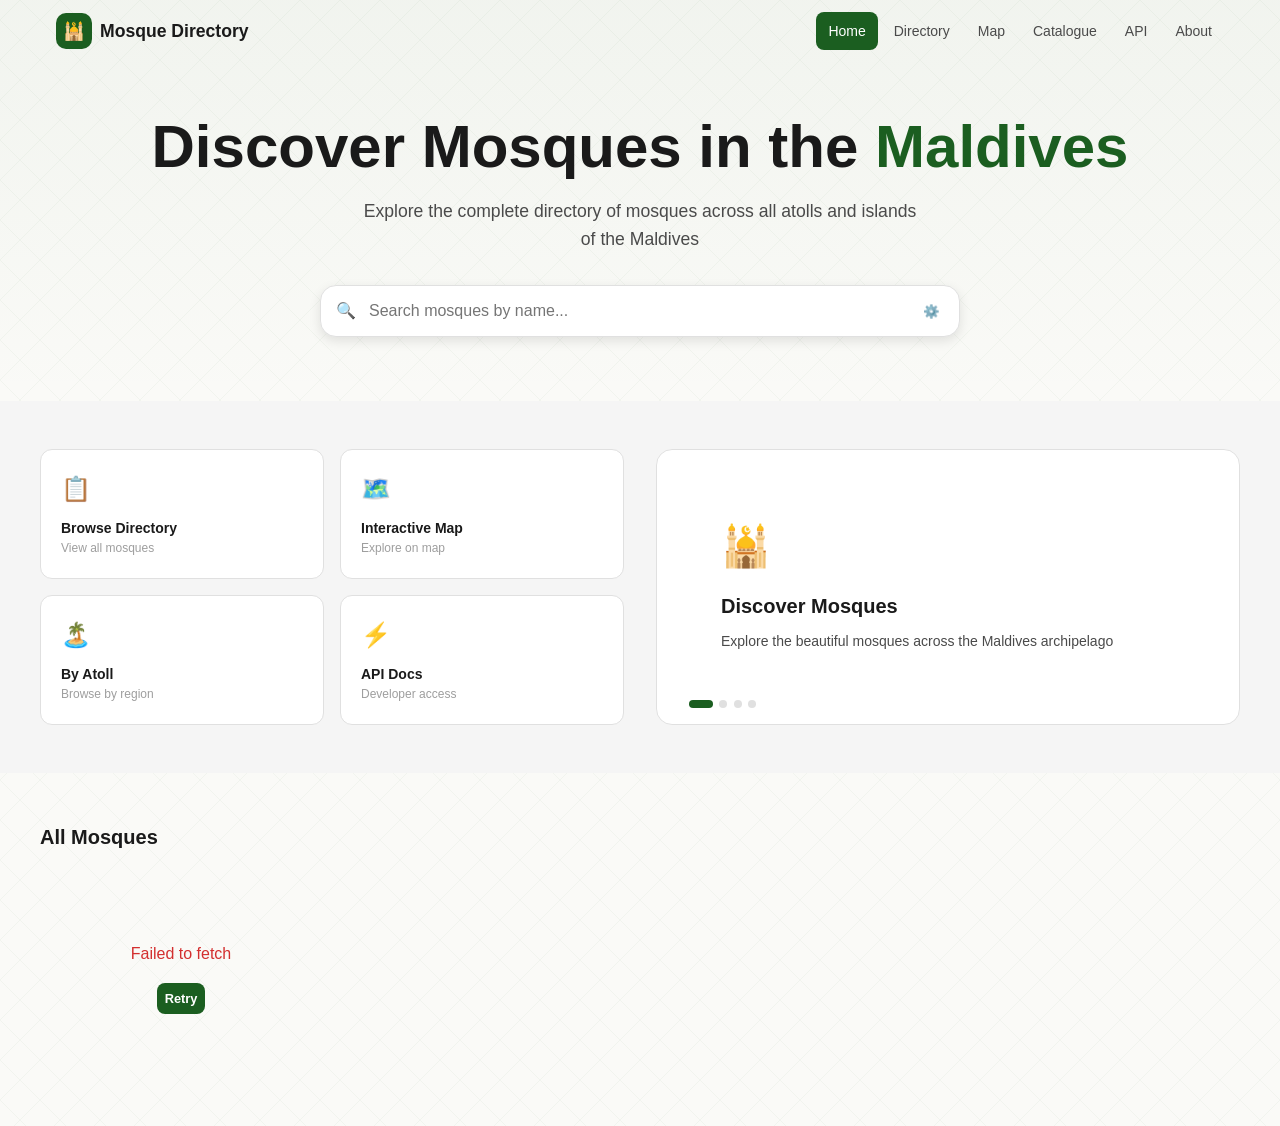
==== index.html @ a1d736ab "Add files via upload" ====
<!DOCTYPE html>
<html lang="en">
<head>
  <meta charset="UTF-8">
  <meta name="viewport" content="width=device-width, initial-scale=1.0">
  <title>Malé Mosque Directory — Discover Mosques in the Maldives</title>
  <meta name="description" content="Explore the complete directory of mosques across all atolls and islands of the Maldives.">
  <link rel="stylesheet" href="css/styles.css">
</head>
<body class="islamic-pattern">

  <!-- Navbar placeholder -->
  <div id="navbar-root"></div>

  <!-- Modal -->
  <div class="modal-overlay" id="modal-overlay">
    <div class="modal-content"></div>
  </div>

  <!-- Hero -->
  <section class="hero">
    <div class="container animate-fade-in-up">
      <h1>Discover Mosques in the <span class="accent">Maldives</span></h1>
      <p>Explore the complete directory of mosques across all atolls and islands of the Maldives</p>

      <!-- Search -->
      <div class="search-wrap">
        <span class="search-icon">🔍</span>
        <input type="text" class="search-input" id="hero-search" placeholder="Search mosques by name..." autocomplete="off">
        <button class="filter-toggle" id="filter-toggle" aria-label="Toggle filters">⚙️</button>
      </div>

      <!-- Filters -->
      <div class="filters-panel" id="filters-panel">
        <div class="filters-inner">
          <div class="filters-grid">
            <select class="filter-select" id="filter-atoll"><option value="">All Atolls</option></select>
            <select class="filter-select" id="filter-island"><option value="">All Islands</option></select>
            <label class="filter-checkbox-label"><input type="checkbox" id="filter-friday"> Friday Prayer</label>
            <label class="filter-checkbox-label"><input type="checkbox" id="filter-ladies"> Ladies Section</label>
          </div>
        </div>
      </div>

      <!-- Stats -->
      <div class="stats-row" id="stats-row" style="display:none">
        <div class="stat"><div class="stat-value" id="stat-mosques">0</div><div class="stat-label">Mosques</div></div>
        <div class="stat"><div class="stat-value" id="stat-atolls">0</div><div class="stat-label">Atolls</div></div>
        <div class="stat"><div class="stat-value" id="stat-islands">0</div><div class="stat-label">Islands</div></div>
      </div>
    </div>
  </section>

  <!-- Quick Links + Carousel -->
  <section class="section section-muted">
    <div class="container">
      <div style="display:grid; grid-template-columns:1fr; gap:2rem;">
        <style>@media(min-width:768px){#home-split{grid-template-columns:1fr 1fr !important}}</style>
        <div id="home-split" style="display:grid; grid-template-columns:1fr; gap:2rem;">
          <div class="quick-grid">
            <a href="directory.html" class="quick-card"><div class="icon">📋</div><h3>Browse Directory</h3><p>View all mosques</p></a>
            <a href="map.html" class="quick-card"><div class="icon">🗺️</div><h3>Interactive Map</h3><p>Explore on map</p></a>
            <a href="catalogue.html" class="quick-card"><div class="icon">🏝️</div><h3>By Atoll</h3><p>Browse by region</p></a>
            <a href="api-docs.html" class="quick-card"><div class="icon">⚡</div><h3>API Docs</h3><p>Developer access</p></a>
          </div>

          <div class="carousel-box" id="carousel">
            <div class="carousel-slide active"><div class="slide-icon">🕌</div><h3>Discover Mosques</h3><p>Explore the beautiful mosques across the Maldives archipelago</p></div>
            <div class="carousel-slide"><div class="slide-icon">🤲</div><h3>Prayer Times</h3><p>Find mosques with Friday prayers and ladies' sections</p></div>
            <div class="carousel-slide"><div class="slide-icon">🗺️</div><h3>Navigate Easily</h3><p>Get directions to any mosque with our interactive map</p></div>
            <div class="carousel-slide"><div class="slide-icon">📖</div><h3>Rich Directory</h3><p>Browse detailed information about each mosque</p></div>
            <div class="carousel-dots" id="carousel-dots"></div>
          </div>
        </div>
      </div>
    </div>
  </section>

  <!-- Results -->
  <section class="section">
    <div class="container">
      <div class="section-header">
        <h2 id="results-title">All Mosques</h2>
        <button class="clear-btn" id="clear-filters" style="display:none" onclick="clearFilters()">Clear filters</button>
      </div>
      <div class="cards-grid" id="results-grid"></div>
      <div id="view-all-wrap" style="text-align:center; margin-top:2rem; display:none;">
        <a href="directory.html" class="btn btn-primary btn-lg" id="view-all-btn">View All Mosques</a>
      </div>
    </div>
  </section>

  <script src="js/navbar.js"></script>
  <script src="js/app.js"></script>
  <script>
    // Insert navbar
    document.getElementById("navbar-root").innerHTML = getNavbarHTML("index.html");
    initNavbar();

    // Carousel
    (function() {
      var slides = document.querySelectorAll(".carousel-slide");
      var dotsContainer = document.getElementById("carousel-dots");
      var current = 0;
      for (var i = 0; i < slides.length; i++) {
        var dot = document.createElement("button");
        dot.className = "carousel-dot" + (i === 0 ? " active" : "");
        dot.setAttribute("data-index", i);
        dot.addEventListener("click", function() {
          goTo(parseInt(this.getAttribute("data-index")));
        });
        dotsContainer.appendChild(dot);
      }
      function goTo(idx) {
        slides[current].classList.remove("active");
        dotsContainer.children[current].classList.remove("active");
        current = idx;
        slides[current].classList.add("active");
        dotsContainer.children[current].classList.add("active");
      }
      setInterval(function() { goTo((current + 1) % slides.length); }, 4000);
    })();

    // Data
    var allMosques = [];
    var grid = document.getElementById("results-grid");

    renderSkeletons(grid, 8);

    fetchAllMosques().then(function(mosques) {
      allMosques = mosques;
      var atolls = getAtolls(mosques);
      var islands = getIslands(mosques);

      // Stats
      document.getElementById("stat-mosques").textContent = mosques.length;
      document.getElementById("stat-atolls").textContent = atolls.length;
      document.getElementById("stat-islands").textContent = islands.length;
      document.getElementById("stats-row").style.display = "flex";

      // Populate filters
      populateSelect(document.getElementById("filter-atoll"), atolls, "All Atolls");
      populateSelect(document.getElementById("filter-island"), islands, "All Islands");

      renderResults();
    }).catch(function(err) {
      grid.innerHTML = '<div class="error-state"><p>' + err.message + '</p><button class="btn btn-primary" onclick="location.reload()">Retry</button></div>';
    });

    // Filter logic
    var searchInput = document.getElementById("hero-search");
    var filterAtoll = document.getElementById("filter-atoll");
    var filterIsland = document.getElementById("filter-island");
    var filterFriday = document.getElementById("filter-friday");
    var filterLadies = document.getElementById("filter-ladies");

    document.getElementById("filter-toggle").addEventListener("click", function() {
      document.getElementById("filters-panel").classList.toggle("open");
    });
    searchInput.addEventListener("focus", function() {
      document.getElementById("filters-panel").classList.add("open");
    });

    var debounceTimer;
    searchInput.addEventListener("input", function() {
      clearTimeout(debounceTimer);
      debounceTimer = setTimeout(renderResults, 300);
    });
    filterAtoll.addEventListener("change", renderResults);
    filterIsland.addEventListener("change", renderResults);
    filterFriday.addEventListener("change", renderResults);
    filterLadies.addEventListener("change", renderResults);

    function getFiltered() {
      var search = searchInput.value.toLowerCase();
      var atoll = filterAtoll.value;
      var island = filterIsland.value;
      var friday = filterFriday.checked;
      var ladies = filterLadies.checked;

      return allMosques.filter(function(m) {
        if (search && m.name.toLowerCase().indexOf(search) === -1) return false;
        if (atoll && m.atoll !== atoll) return false;
        if (island && m.island !== island) return false;
        if (friday && !m.friday) return false;
        if (ladies && !m.ladies) return false;
        return true;
      });
    }

    function hasActiveFilters() {
      return searchInput.value || filterAtoll.value || filterIsland.value || filterFriday.checked || filterLadies.checked;
    }

    function renderResults() {
      var filtered = getFiltered();
      var hasFilters = hasActiveFilters();

      document.getElementById("results-title").textContent = hasFilters ? filtered.length + " Results" : "All Mosques";
      document.getElementById("clear-filters").style.display = hasFilters ? "" : "none";

      grid.innerHTML = "";
      if (filtered.length === 0) {
        grid.innerHTML = '<div class="empty-state" style="grid-column:1/-1">No mosques found matching your criteria.</div>';
        document.getElementById("view-all-wrap").style.display = "none";
        return;
      }

      var show = filtered.slice(0, 20);
      show.forEach(function(m) { grid.appendChild(renderMosqueCard(m)); });

      if (filtered.length > 20) {
        document.getElementById("view-all-wrap").style.display = "";
        document.getElementById("view-all-btn").textContent = "View All " + filtered.length + " Mosques";
      } else {
        document.getElementById("view-all-wrap").style.display = "none";
      }
    }

    function clearFilters() {
      searchInput.value = "";
      filterAtoll.value = "";
      filterIsland.value = "";
      filterFriday.checked = false;
      filterLadies.checked = false;
      renderResults();
    }
  </script>
</body>
</html>
---- css/styles.css ----
/* ============================================
   Malé Mosque Directory — Custom Styles
   ============================================ */

/* ---------- CSS Variables ---------- */
:root {
  --green-900: #1B5E20;
  --green-700: #2E7D32;
  --green-600: #388E3C;
  --green-500: #43A047;
  --green-100: #E8F5E9;
  --green-50: #F1F8E9;
  --gold-600: #FFB300;
  --gold-500: #FFC107;
  --gold-100: #FFF8E1;
  --ocean-700: #0277BD;
  --ocean-600: #0288D1;
  --ocean-100: #E1F5FE;
  --sand-100: #FFF8E1;
  --sand-50: #FFFDE7;
  --gray-900: #1A1A1A;
  --gray-700: #4A4A4A;
  --gray-500: #9E9E9E;
  --gray-300: #E0E0E0;
  --gray-100: #F5F5F5;
  --bg: #FAFAF7;
  --card: #FFFFFF;
  --radius: 0.75rem;
  --shadow-sm: 0 1px 3px rgba(0,0,0,0.08);
  --shadow-md: 0 4px 12px rgba(0,0,0,0.1);
  --shadow-lg: 0 8px 30px rgba(0,0,0,0.12);
  --shadow-xl: 0 20px 50px rgba(0,0,0,0.15);
}

/* ---------- Base ---------- */
* { box-sizing: border-box; margin: 0; padding: 0; }
body {
  font-family: -apple-system, BlinkMacSystemFont, 'Segoe UI', Roboto, 'Helvetica Neue', Arial, sans-serif;
  background: var(--bg);
  color: var(--gray-900);
  line-height: 1.6;
  -webkit-font-smoothing: antialiased;
}
a { color: inherit; text-decoration: none; }
img { max-width: 100%; display: block; }
button { cursor: pointer; font-family: inherit; }
input, select, textarea { font-family: inherit; }

/* ---------- Islamic Pattern BG ---------- */
.islamic-pattern {
  background-image: url("data:image/svg+xml,%3Csvg width='40' height='40' xmlns='http://www.w3.org/2000/svg'%3E%3Cpath d='M20 0L40 20L20 40L0 20Z' fill='none' stroke='%231B5E20' stroke-opacity='0.04' stroke-width='1'/%3E%3C/svg%3E");
}

/* ---------- Shimmer / Skeleton ---------- */
.shimmer {
  background: linear-gradient(90deg, var(--gray-100) 25%, #eee 50%, var(--gray-100) 75%);
  background-size: 200% 100%;
  animation: shimmer 1.5s infinite;
  border-radius: var(--radius);
}
@keyframes shimmer { 0%{background-position:-200% 0} 100%{background-position:200% 0} }

/* ---------- Animations ---------- */
@keyframes fadeInUp {
  from { opacity:0; transform:translateY(20px) }
  to   { opacity:1; transform:translateY(0) }
}
@keyframes slideUp {
  from { opacity:0; transform:translateY(100%) }
  to   { opacity:1; transform:translateY(0) }
}
@keyframes bounceIn {
  0%  { transform:scale(0) }
  50% { transform:scale(1.08) }
  100%{ transform:scale(1) }
}
@keyframes spin { to { transform:rotate(360deg) } }

.animate-fade-in-up { animation: fadeInUp .5s ease-out forwards; }
.animate-slide-up   { animation: slideUp .4s ease-out forwards; }
.animate-bounce-in  { animation: bounceIn .35s ease-out forwards; }

/* ---------- Navbar ---------- */
.navbar {
  position: fixed; top:0; left:0; right:0; z-index:50;
  transition: background .3s, box-shadow .3s;
}
.navbar.scrolled {
  background: rgba(255,255,255,.95);
  backdrop-filter: blur(12px);
  box-shadow: var(--shadow-sm);
}
.navbar-inner {
  max-width: 1200px; margin:0 auto;
  display:flex; align-items:center; justify-content:space-between;
  padding: .75rem 1rem;
}
.nav-logo { display:flex; align-items:center; gap:.5rem; font-weight:700; font-size:1.1rem; }
.nav-logo-icon {
  width:36px; height:36px; border-radius:10px;
  background: var(--green-900); color:#fff;
  display:flex; align-items:center; justify-content:center; font-size:1.1rem;
}
.nav-links { display:flex; gap:.25rem; }
.nav-links a {
  padding: .5rem .75rem; border-radius: .5rem;
  font-size:.875rem; font-weight:500;
  color: var(--gray-700); transition: all .2s;
}
.nav-links a:hover { background: var(--gray-100); color: var(--gray-900); }
.nav-links a.active { background: var(--green-900); color:#fff; }
.hamburger { display:none; background:none; border:none; padding:.5rem; cursor:pointer; }
.hamburger svg { width:24px; height:24px; }
.mobile-menu {
  display:none; background:rgba(255,255,255,.97);
  backdrop-filter:blur(12px); border-top:1px solid var(--gray-300);
  padding: .5rem 1rem;
}
.mobile-menu.open { display:block; }
.mobile-menu a {
  display:block; padding:.75rem 1rem; border-radius:.5rem;
  font-size:.875rem; font-weight:500; color:var(--gray-700); transition:all .2s;
}
.mobile-menu a:hover { background:var(--gray-100); }
.mobile-menu a.active { background:var(--green-900); color:#fff; }
@media(max-width:768px) {
  .nav-links { display:none; }
  .hamburger { display:block; }
}

/* ---------- Hero ---------- */
.hero {
  padding: 7rem 1rem 4rem;
  text-align:center;
  background: linear-gradient(180deg, rgba(27,94,32,.04) 0%, transparent 100%);
}
.hero h1 { font-size:2.5rem; font-weight:800; line-height:1.15; margin-bottom:1rem; }
.hero h1 .accent { color: var(--green-900); }
.hero p { font-size:1.1rem; color:var(--gray-700); max-width:560px; margin:0 auto 2rem; }
@media(min-width:768px) { .hero h1 { font-size:3.25rem; } }
@media(min-width:1024px) { .hero h1 { font-size:3.75rem; } }

/* ---------- Search Bar ---------- */
.search-wrap { max-width:640px; margin:0 auto; position:relative; }
.search-input {
  width:100%; padding:1rem 3rem 1rem 3rem;
  border:1px solid var(--gray-300); border-radius:1rem;
  background:var(--card); font-size:1rem;
  box-shadow: var(--shadow-md); transition: all .2s;
  color: var(--gray-900);
}
.search-input:focus { outline:none; border-color:var(--green-700); box-shadow:0 0 0 3px rgba(46,125,50,.15); }
.search-icon { position:absolute; left:1rem; top:50%; transform:translateY(-50%); color:var(--gray-500); pointer-events:none; }
.filter-toggle { position:absolute; right:.75rem; top:50%; transform:translateY(-50%); background:none; border:none; color:var(--gray-500); padding:.5rem; border-radius:.5rem; transition:all .2s; cursor:pointer; }
.filter-toggle:hover { background:var(--gray-100); }

/* ---------- Filters Panel ---------- */
.filters-panel {
  max-height:0; overflow:hidden; opacity:0;
  transition: max-height .3s, opacity .3s, margin .3s;
}
.filters-panel.open { max-height:200px; opacity:1; margin-top:.75rem; }
.filters-inner {
  background:var(--card); border:1px solid var(--gray-300);
  border-radius:var(--radius); padding:1rem; box-shadow:var(--shadow-md);
}
.filters-grid { display:grid; grid-template-columns:1fr 1fr; gap:.75rem; }
@media(min-width:768px) { .filters-grid { grid-template-columns:repeat(4,1fr); } }
.filter-select, .filter-checkbox-label {
  padding:.5rem .75rem; border-radius:.5rem;
  border:1px solid var(--gray-300); background:var(--bg);
  font-size:.875rem; color:var(--gray-900);
}
.filter-select:focus { outline:none; border-color:var(--green-700); }
.filter-checkbox-label { display:flex; align-items:center; gap:.5rem; border:none; background:none; cursor:pointer; }
.filter-checkbox-label input { accent-color:var(--green-900); }

/* ---------- Stats Row ---------- */
.stats-row { display:flex; justify-content:center; gap:3rem; margin-top:2rem; }
.stat { text-align:center; }
.stat-value { font-size:1.75rem; font-weight:800; color:var(--green-900); }
.stat-label { font-size:.75rem; color:var(--gray-500); }

/* ---------- Cards Grid ---------- */
.cards-grid { display:grid; gap:1.5rem; }
@media(min-width:640px)  { .cards-grid { grid-template-columns:repeat(2,1fr); } }
@media(min-width:1024px) { .cards-grid { grid-template-columns:repeat(3,1fr); } }
@media(min-width:1280px) { .cards-grid { grid-template-columns:repeat(4,1fr); } }

/* ---------- Mosque Card ---------- */
.mosque-card {
  background:var(--card); border:1px solid var(--gray-300);
  border-radius:var(--radius); overflow:hidden;
  box-shadow:var(--shadow-sm);
  transition: transform .3s, box-shadow .3s;
}
.mosque-card:hover { transform:translateY(-4px); box-shadow:var(--shadow-lg); }
.card-img { height:176px; overflow:hidden; position:relative; background:linear-gradient(135deg, var(--green-100), var(--ocean-100)); }
.card-img img { width:100%; height:100%; object-fit:cover; transition:transform .5s; }
.mosque-card:hover .card-img img { transform:scale(1.05); }
.card-placeholder { width:100%; height:100%; display:flex; align-items:center; justify-content:center; }
.card-placeholder svg { width:48px; height:48px; opacity:.3; color:var(--green-900); }
.card-badges { position:absolute; top:.5rem; right:.5rem; display:flex; gap:.25rem; }
.badge {
  font-size:.7rem; font-weight:600; padding:.2rem .6rem;
  border-radius:9999px; color:#fff;
}
.badge-friday { background:var(--green-900); }
.badge-ladies { background:var(--gold-600); color:var(--gray-900); }
.card-body { padding:1rem; }
.card-body h3 { font-size:.95rem; font-weight:600; margin-bottom:.25rem; white-space:nowrap; overflow:hidden; text-overflow:ellipsis; }
.card-body .dhivehi { font-size:.8rem; color:var(--gray-500); direction:rtl; margin-bottom:.25rem; white-space:nowrap; overflow:hidden; text-overflow:ellipsis; }
.card-body .location { font-size:.8rem; color:var(--gray-500); margin-bottom:.75rem; }
.card-body .capacity { font-size:.75rem; color:var(--gray-500); margin-bottom:.75rem; display:flex; align-items:center; gap:.35rem; }
.card-actions { display:flex; gap:.5rem; }
.btn {
  flex:1; padding:.5rem; border-radius:.5rem;
  font-size:.8rem; font-weight:600; border:none;
  transition:all .2s; text-align:center; cursor:pointer;
}
.btn-primary { background:var(--green-900); color:#fff; }
.btn-primary:hover { background:var(--green-700); }
.btn-outline { background:none; border:1px solid var(--gray-300); color:var(--gray-900); }
.btn-outline:hover { background:var(--gray-100); }
.btn-lg { padding:.75rem 2rem; font-size:.95rem; border-radius:.75rem; }

/* ---------- Quick Links Grid ---------- */
.quick-grid { display:grid; grid-template-columns:repeat(2,1fr); gap:1rem; }
.quick-card {
  background:var(--card); border:1px solid var(--gray-300);
  border-radius:var(--radius); padding:1.25rem;
  transition:all .3s; cursor:pointer; text-align:left;
}
.quick-card:hover { box-shadow:var(--shadow-md); transform:translateY(-2px); }
.quick-card .icon { font-size:1.5rem; margin-bottom:.5rem; }
.quick-card h3 { font-size:.875rem; font-weight:600; }
.quick-card p { font-size:.75rem; color:var(--gray-500); }

/* ---------- Carousel ---------- */
.carousel-box {
  background:var(--card); border:1px solid var(--gray-300);
  border-radius:1rem; padding:2rem; min-height:240px;
  position:relative; overflow:hidden;
}
.carousel-slide {
  position:absolute; inset:0; padding:2rem;
  display:flex; flex-direction:column; justify-content:center;
  opacity:0; transform:translateX(20px);
  transition: opacity .5s, transform .5s;
}
.carousel-slide.active { opacity:1; transform:translateX(0); position:relative; }
.carousel-slide .slide-icon { font-size:2.5rem; margin-bottom:.75rem; }
.carousel-slide h3 { font-size:1.25rem; font-weight:700; margin-bottom:.5rem; }
.carousel-slide p { font-size:.875rem; color:var(--gray-700); }
.carousel-dots { position:absolute; bottom:1rem; left:2rem; display:flex; gap:.4rem; z-index:10; }
.carousel-dot {
  width:8px; height:8px; border-radius:9999px;
  background:var(--gray-300); border:none; padding:0; cursor:pointer;
  transition: all .3s;
}
.carousel-dot.active { background:var(--green-900); width:24px; }

/* ---------- Section ---------- */
.section { padding:3rem 1rem; }
.section-muted { background: var(--gray-100); }
.container { max-width:1200px; margin:0 auto; }
.section-header { display:flex; align-items:center; justify-content:space-between; margin-bottom:1.5rem; flex-wrap:wrap; gap:.5rem; }
.section-header h2 { font-size:1.25rem; font-weight:700; }
.clear-btn { font-size:.875rem; color:var(--green-900); background:none; border:none; cursor:pointer; }
.clear-btn:hover { text-decoration:underline; }

/* ---------- Directory Controls ---------- */
.dir-controls {
  background:var(--card); border:1px solid var(--gray-300);
  border-radius:var(--radius); padding:1rem; margin-bottom:1.5rem;
}
.dir-controls-row { display:flex; flex-wrap:wrap; gap:.75rem; }
.dir-controls-row input[type="text"] {
  flex:1; min-width:200px; padding:.5rem .75rem;
  border:1px solid var(--gray-300); border-radius:.5rem;
  background:var(--bg); font-size:.875rem; color:var(--gray-900);
}
.dir-controls-row input[type="text"]:focus { outline:none; border-color:var(--green-700); }
.dir-controls-bottom { display:flex; flex-wrap:wrap; align-items:center; justify-content:space-between; gap:.75rem; margin-top:.75rem; }
.view-toggle { display:flex; border:1px solid var(--gray-300); border-radius:.5rem; overflow:hidden; }
.view-toggle button { padding:.5rem; background:none; border:none; transition:all .2s; color:var(--gray-700); cursor:pointer; }
.view-toggle button.active { background:var(--green-900); color:#fff; }
.view-toggle button:hover:not(.active) { background:var(--gray-100); }

/* ---------- List View ---------- */
.list-item {
  background:var(--card); border:1px solid var(--gray-300);
  border-radius:.5rem; padding:1rem;
  display:flex; align-items:center; gap:1rem;
  transition: box-shadow .2s; cursor:pointer; margin-bottom:.5rem;
}
.list-item:hover { box-shadow:var(--shadow-md); }
.list-icon { width:48px; height:48px; border-radius:.5rem; background:var(--green-100); display:flex; align-items:center; justify-content:center; font-size:1.25rem; flex-shrink:0; }
.list-info { flex:1; min-width:0; }
.list-info h3 { font-size:.875rem; font-weight:600; margin:0 0 .25rem 0; white-space:nowrap; overflow:hidden; text-overflow:ellipsis; }
.list-info p { font-size:.75rem; color:var(--gray-500); margin:0; }
.list-badges { display:flex; gap:.35rem; flex-shrink:0; }
@media(max-width:640px) { .list-badges { display:none; } }
.list-map-btn { font-size:.75rem; color:var(--green-900); background:none; border:none; flex-shrink:0; cursor:pointer; }
.list-map-btn:hover { text-decoration:underline; }

/* ---------- Modal ---------- */
.modal-overlay {
  position:fixed; inset:0; z-index:999;
  display:flex; align-items:center; justify-content:center;
  padding:1rem; background:rgba(0,0,0,.4); backdrop-filter:blur(4px);
  opacity:0; pointer-events:none; transition:opacity .25s;
}
.modal-overlay.open { opacity:1; pointer-events:auto; }
.modal-content {
  background:var(--card); border-radius:1rem;
  max-width:480px; width:100%; max-height:85vh; overflow-y:auto;
  box-shadow:var(--shadow-xl); transform:scale(.92); transition:transform .25s;
  position:relative;
}
.modal-overlay.open .modal-content { transform:scale(1); }
.modal-close {
  position:absolute; top:.75rem; right:.75rem; z-index:10;
  width:32px; height:32px; border-radius:50%;
  background:rgba(255,255,255,.8); backdrop-filter:blur(4px);
  border:none; font-size:1rem; display:flex; align-items:center; justify-content:center;
  transition: background .2s; cursor:pointer;
}
.modal-close:hover { background:var(--gray-100); }
.modal-img { width:100%; height:200px; object-fit:cover; border-radius:1rem 1rem 0 0; }
.modal-body { padding:1.5rem; }
.modal-body h2 { font-size:1.2rem; font-weight:700; margin-bottom:.25rem; }
.modal-body .dhivehi { font-size:.9rem; color:var(--gray-500); direction:rtl; margin-bottom:.5rem; }
.modal-body .loc { font-size:.85rem; color:var(--gray-500); margin-bottom:1rem; }
.modal-tags { display:flex; flex-wrap:wrap; gap:.5rem; margin-bottom:1rem; }
.modal-tag {
  font-size:.75rem; font-weight:500; padding:.3rem .75rem;
  border-radius:9999px;
}
.modal-tag-green { background:var(--green-100); color:var(--green-900); }
.modal-tag-gold { background:var(--gold-100); color:var(--gray-900); }
.modal-tag-gray { background:var(--gray-100); color:var(--gray-700); }
.modal-body .desc { font-size:.85rem; color:var(--gray-700); margin-bottom:1rem; line-height:1.7; }
.modal-body .meta { font-size:.75rem; color:var(--gray-500); margin-bottom:.35rem; }
.modal-actions { display:flex; gap:.5rem; margin-top:1rem; flex-wrap:wrap; }

/* ---------- Map Page ---------- */
.map-page { height:100vh; padding-top:56px; position:relative; }
.map-container { width:100%; height:100%; }
.map-search {
  position:absolute; top:70px; left:1rem; right:1rem; z-index:400;
}
@media(min-width:768px) {
  .map-search { left:50%; transform:translateX(-50%); width:400px; right:auto; }
}
.map-search input {
  width:100%; padding:.75rem 1rem; border-radius:.75rem;
  border:1px solid var(--gray-300); background:var(--card);
  box-shadow:var(--shadow-xl); font-size:.875rem;
  color:var(--gray-900);
}
.map-search input:focus { outline:none; border-color:var(--green-700); }
.map-suggestions {
  position:absolute; top:100%; margin-top:.25rem;
  width:100%; background:var(--card); border-radius:.75rem;
  border:1px solid var(--gray-300); box-shadow:var(--shadow-xl);
  overflow:hidden; z-index:401;
}
.map-suggestion {
  width:100%; text-align:left; padding:.75rem 1rem;
  border:none; background:none; border-bottom:1px solid var(--gray-100);
  cursor:pointer; transition:background .15s;
}
.map-suggestion:last-child { border-bottom:none; }
.map-suggestion:hover { background:var(--gray-100); }
.map-suggestion h4 { font-size:.85rem; font-weight:500; margin:0 0 .25rem 0; }
.map-suggestion p { font-size:.7rem; color:var(--gray-500); margin:0; }
.map-controls {
  position:absolute; bottom:1.5rem; right:1rem; z-index:400;
  display:flex; flex-direction:column; gap:.5rem;
}
.map-ctrl-btn {
  width:40px; height:40px; background:var(--card);
  border:1px solid var(--gray-300); border-radius:.5rem;
  box-shadow:var(--shadow-md); display:flex; align-items:center;
  justify-content:center; cursor:pointer; transition:background .15s;
}
.map-ctrl-btn:hover { background:var(--gray-100); }
.map-panel {
  position:absolute; bottom:0; left:0; right:0; z-index:400;
  animation: slideUp .3s ease-out forwards;
}
@media(min-width:768px) {
  .map-panel { bottom:auto; top:70px; right:1rem; left:auto; width:360px; animation:fadeInUp .3s ease-out forwards; }
}
.map-panel-inner {
  background:var(--card); border-radius:1rem 1rem 0 0;
  border:1px solid var(--gray-300); box-shadow:var(--shadow-xl);
  padding:1.25rem;
}
@media(min-width:768px) { .map-panel-inner { border-radius:1rem; } }
.map-panel-header { display:flex; justify-content:space-between; align-items:flex-start; margin-bottom:.75rem; }
.map-panel-header h3 { margin:0; }
.map-panel-header p { margin:0; }
.map-panel-close { background:none; border:none; padding:.25rem; color:var(--gray-500); cursor:pointer; font-size:1.25rem; }

/* ---------- Catalogue ---------- */
.catalogue-layout { display:flex; flex-direction:column; gap:1.5rem; }
@media(min-width:768px) { .catalogue-layout { flex-direction:row; } }
.catalogue-sidebar { width:100%; }
@media(min-width:768px) { .catalogue-sidebar { width:256px; flex-shrink:0; } }
.catalogue-sidebar-desktop { display:none; }
@media(min-width:768px) { .catalogue-sidebar-desktop { display:block; } .catalogue-sidebar-mobile { display:none; } }
.sidebar-list {
  background:var(--card); border:1px solid var(--gray-300);
  border-radius:var(--radius); overflow:hidden;
}
.sidebar-header { padding:.75rem 1rem; border-bottom:1px solid var(--gray-300); font-size:.85rem; font-weight:600; }
.sidebar-scroll { max-height:60vh; overflow-y:auto; }
.sidebar-item {
  width:100%; text-align:left; padding:.75rem 1rem;
  display:flex; align-items:center; justify-content:space-between;
  border:none; background:none; font-size:.85rem;
  border-bottom:1px solid var(--gray-100); cursor:pointer;
  transition:background .15s;
}
.sidebar-item:last-child { border-bottom:none; }
.sidebar-item:hover { background:var(--gray-100); }
.sidebar-item.active { background:var(--green-900); color:#fff; }
.sidebar-item .left { display:flex; align-items:center; gap:.5rem; }
.sidebar-count {
  font-size:.7rem; padding:.15rem .5rem;
  border-radius:9999px; background:var(--gray-100);
}
.sidebar-item.active .sidebar-count { background:rgba(255,255,255,.2); color:#fff; }
.catalogue-content { flex:1; }
.catalogue-empty { text-align:center; padding:4rem 0; }
.catalogue-empty .icon { font-size:2.5rem; margin-bottom:.75rem; }
.catalogue-empty h3 { font-size:1.1rem; font-weight:600; margin-bottom:.25rem; }
.catalogue-empty p { font-size:.85rem; color:var(--gray-500); }

/* ---------- API Docs ---------- */
.api-section { margin-bottom:2rem; }
.api-base {
  background:var(--card); border:1px solid var(--gray-300);
  border-radius:var(--radius); padding:1.25rem;
  display:flex; align-items:center; justify-content:space-between;
  flex-wrap:wrap; gap:1rem;
}
.api-base code { font-family:'SFMono-Regular',Consolas,monospace; font-size:.9rem; color:var(--green-900); word-break:break-all; }
.api-endpoint {
  background:var(--card); border:1px solid var(--gray-300);
  border-radius:var(--radius); overflow:hidden;
}
.api-endpoint-header { padding:1.25rem; border-bottom:1px solid var(--gray-300); }
.api-method {
  display:inline-block; font-size:.7rem; font-weight:700;
  font-family:monospace; padding:.25rem .6rem; border-radius:.35rem;
  background:var(--green-900); color:#fff; margin-right:.75rem;
}
.api-endpoint-header code { font-family:monospace; font-size:.85rem; }
.api-endpoint-header p { font-size:.85rem; color:var(--gray-500); margin-top:.35rem; }
.api-params { padding:1.25rem; border-bottom:1px solid var(--gray-300); }
.api-params h3, .api-code h3 { font-size:.85rem; font-weight:600; margin-bottom:.75rem; }
.api-table { width:100%; font-size:.8rem; border-collapse:collapse; }
.api-table th { text-align:left; padding:.5rem; color:var(--gray-500); border-bottom:1px solid var(--gray-300); font-weight:500; }
.api-table td { padding:.5rem; border-bottom:1px solid var(--gray-100); }
.api-table td code { color:var(--green-900); font-family:monospace; }
.api-code { padding:1.25rem; border-bottom:1px solid var(--gray-300); }
.api-code:last-child { border-bottom:none; }
.api-code-header { display:flex; align-items:center; justify-content:space-between; margin-bottom:.5rem; flex-wrap:wrap; gap:.5rem; }
.api-pre {
  background:var(--gray-100); border-radius:.5rem;
  padding:1rem; overflow-x:auto; font-size:.75rem;
  font-family:'SFMono-Regular',Consolas,monospace;
  line-height:1.6; color:var(--gray-900); margin:0;
}
.copy-btn {
  font-size:.7rem; padding:.3rem .6rem; border-radius:.35rem;
  background:var(--gray-100); border:none; color:var(--gray-500);
  cursor:pointer; transition:color .15s;
}
.copy-btn:hover { color:var(--gray-900); }

/* ---------- About ---------- */
.about-card {
  background:var(--card); border:1px solid var(--gray-300);
  border-radius:var(--radius); padding:1.5rem; margin-bottom:1.5rem;
}
.about-card h2 { font-size:1.1rem; font-weight:700; margin-bottom:.75rem; }
.about-person { display:flex; align-items:center; gap:1rem; }
.about-avatar {
  width:56px; height:56px; border-radius:50%;
  display:flex; align-items:center; justify-content:center;
  font-size:1.5rem; flex-shrink:0;
}
.about-avatar-green { background:var(--green-100); }
.about-avatar-blue { background:var(--ocean-100); }
.about-person h3 { font-weight:600; font-size:.95rem; margin:0 0 .25rem 0; }
.about-person p { font-size:.8rem; color:var(--gray-500); margin:0; }
.contact-link {
  display:flex; align-items:center; gap:.75rem;
  padding:.75rem 0; font-size:.875rem; transition:color .15s;
}
.contact-link:hover { color:var(--green-900); }
.contact-icon {
  width:36px; height:36px; border-radius:.5rem;
  background:var(--gray-100); display:flex; align-items:center;
  justify-content:center; font-size:1rem; flex-shrink:0;
}

/* ---------- Spinner ---------- */
.spinner {
  width:40px; height:40px; border:4px solid var(--gray-300);
  border-top-color:var(--green-900); border-radius:50%;
  animation:spin .8s linear infinite; margin:0 auto;
}
.loading-center { display:flex; flex-direction:column; align-items:center; justify-content:center; padding:4rem 0; gap:.75rem; }
.loading-center p { font-size:.85rem; color:var(--gray-500); }

/* ---------- Error State ---------- */
.error-state { text-align:center; padding:4rem 0; }
.error-state p { color:#d32f2f; margin-bottom:1rem; }

/* ---------- Empty State ---------- */
.empty-state { text-align:center; padding:4rem 0; color:var(--gray-500); }

/* ---------- Leaflet overrides ---------- */
.leaflet-popup-content-wrapper { border-radius:12px !important; box-shadow:var(--shadow-lg) !important; }
.leaflet-popup-content { min-width:200px !important; margin:12px !important; }
.leaflet-popup-content button { width:auto !important; }

.marker-cluster-small, .marker-cluster-medium, .marker-cluster-large { background-color:rgba(27,94,32,.25) !important; }
.marker-cluster-small div, .marker-cluster-medium div, .marker-cluster-large div { background-color:var(--green-900) !important; color:#fff !important; font-weight:600; }

/* ---------- Popup action buttons ---------- */
.popup-btn {
  display: inline-block;
  margin: 4px 4px 0 0;
  padding: 6px 10px;
  font-size: 11px;
  font-weight: 500;
  border: none;
  border-radius: 4px;
  cursor: pointer;
  transition: all 0.2s ease;
}
.popup-view-btn {
  background: #1B5E20;
  color: white;
}
.popup-view-btn:hover {
  background: #0d3b12;
}
.popup-dir-btn {
  background: #FFB300;
  color: #1A1A1A;
}
.popup-dir-btn:hover {
  background: #e6a100;
}
.popup-map-btn {
  background: #0277BD;
  color: white;
}
.popup-map-btn:hover {
  background: #015f9e;
}

/* ---------- Highlighted card animation ---------- */
.mosque-card, .list-item {
  transition: all 0.3s cubic-bezier(0.4, 0, 0.2, 1);
}
.highlighted-card {
  box-shadow: 0 0 0 3px #FFB300, 0 8px 20px rgba(0,0,0,0.15) !important;
  transform: scale(1.02);
  z-index: 10;
  position: relative;
  background: white;
}

/* ---------- List action buttons ---------- */
.list-action-btn {
  width: 32px;
  height: 32px;
  border: 1px solid #e0e0e0;
  background: white;
  border-radius: 8px;
  cursor: pointer;
  display: flex;
  align-items: center;
  justify-content: center;
  font-size: 16px;
  transition: all 0.2s;
}
.list-action-btn:hover {
  background: #f5f5f5;
  border-color: #1B5E20;
}

/* ---------- Filter chip ---------- */
.filter-chip {
  display: inline-flex;
  align-items: center;
  background: #f0f0f0;
  padding: 4px 12px;
  border-radius: 20px;
  font-size: 13px;
  color: #1A1A1A;
}
.filter-chip button {
  background: none;
  border: none;
  margin-left: 8px;
  cursor: pointer;
  font-size: 14px;
  color: #666;
  transition: color 0.2s;
}
.filter-chip button:hover {
  color: #1A1A1A;
}

/* ---------- Toast notification ---------- */
.toast {
  position: fixed;
  bottom: 24px;
  left: 50%;
  transform: translateX(-50%);
  background: #1B5E20;
  color: white;
  padding: 12px 24px;
  border-radius: 40px;
  font-size: 14px;
  font-weight: 500;
  box-shadow: 0 4px 12px rgba(0,0,0,0.15);
  z-index: 2000;
  animation: slideUp 0.3s ease;
}
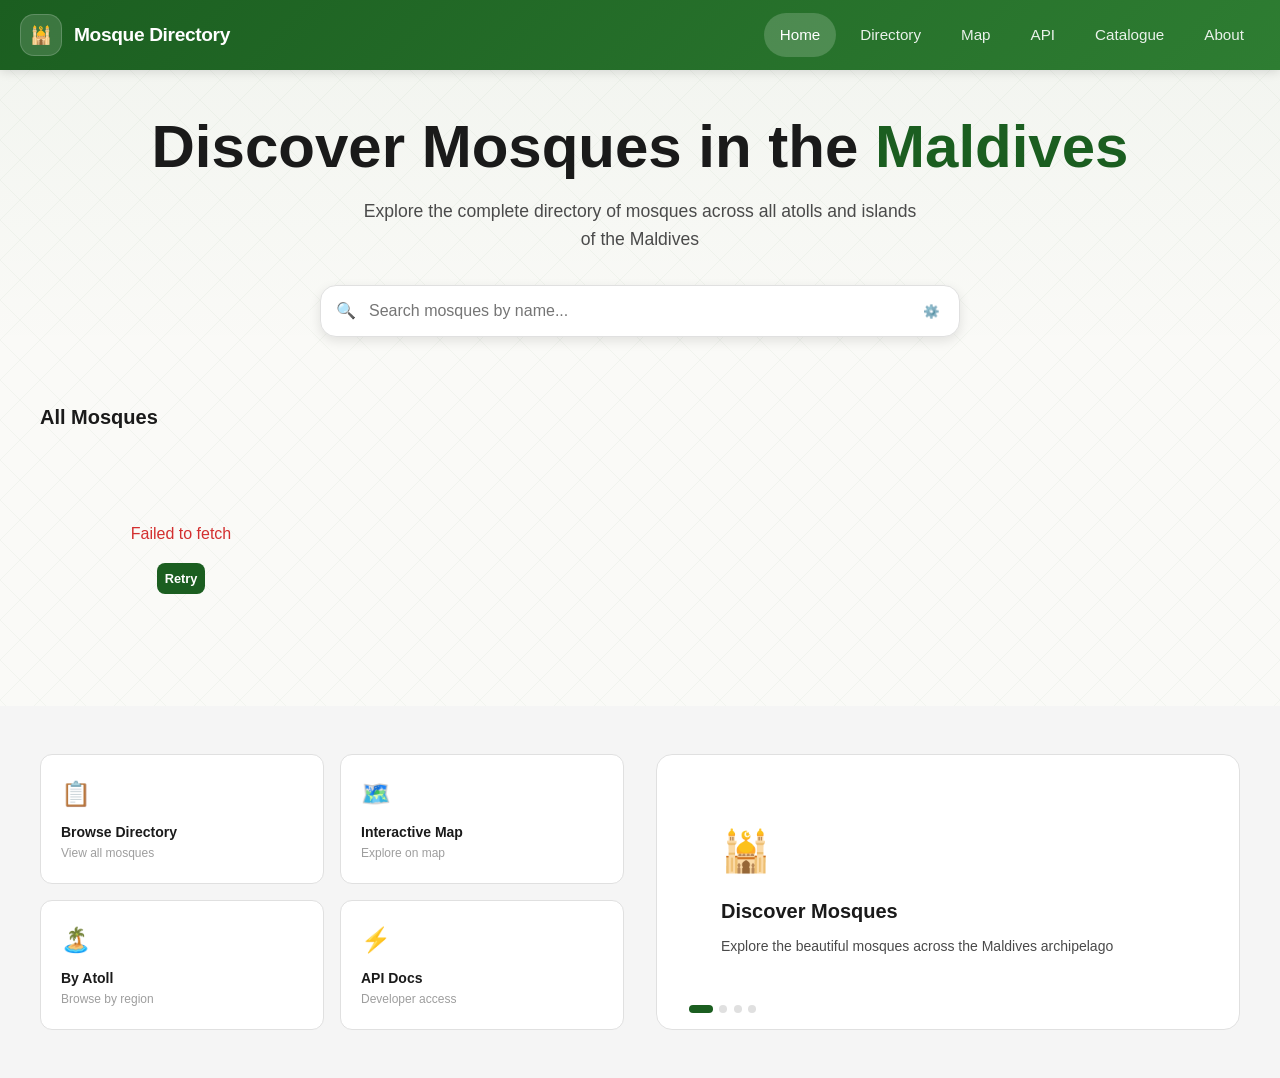
==== commit 703b9a5a: "Add files via upload" ====
--- a/index.html
+++ b/index.html
@@ -1,230 +1,349 @@
 <!DOCTYPE html>
 <html lang="en">
-<head>
-  <meta charset="UTF-8">
-  <meta name="viewport" content="width=device-width, initial-scale=1.0">
-  <title>Malé Mosque Directory — Discover Mosques in the Maldives</title>
-  <meta name="description" content="Explore the complete directory of mosques across all atolls and islands of the Maldives.">
-  <link rel="stylesheet" href="css/styles.css">
-</head>
-<body class="islamic-pattern">
-
-  <!-- Navbar placeholder -->
-  <div id="navbar-root"></div>
-
-  <!-- Modal -->
-  <div class="modal-overlay" id="modal-overlay">
-    <div class="modal-content"></div>
-  </div>
-
-  <!-- Hero -->
-  <section class="hero">
-    <div class="container animate-fade-in-up">
-      <h1>Discover Mosques in the <span class="accent">Maldives</span></h1>
-      <p>Explore the complete directory of mosques across all atolls and islands of the Maldives</p>
-
-      <!-- Search -->
-      <div class="search-wrap">
-        <span class="search-icon">🔍</span>
-        <input type="text" class="search-input" id="hero-search" placeholder="Search mosques by name..." autocomplete="off">
-        <button class="filter-toggle" id="filter-toggle" aria-label="Toggle filters">⚙️</button>
+  <head>
+    <meta charset="UTF-8">
+    <meta name="viewport" content="width=device-width, initial-scale=1.0">
+    <title>Malé Mosque Directory — Discover Mosques in the Maldives</title>
+    <meta
+      name="description"
+      content="Explore the complete directory of mosques across all atolls and islands of the Maldives."
+    >
+    <link rel="stylesheet" href="css/styles.css">
+  </head>
+
+  <body class="islamic-pattern">
+    <!-- Navbar placeholder -->
+    <div id="navbar-root"></div>
+
+    <!-- Modal -->
+    <div class="modal-overlay" id="modal-overlay">
+      <div class="modal-content"></div>
+    </div>
+
+    <!-- Hero -->
+    <section class="hero">
+      <div class="container animate-fade-in-up">
+        <h1>Discover Mosques in the <span class="accent">Maldives</span></h1>
+        <p>
+          Explore the complete directory of mosques across all atolls and
+          islands of the Maldives
+        </p>
+
+        <!-- Stats -->
+        <div class="stats-row" id="stats-row" style="display: none">
+          <div class="stat">
+            <div class="stat-value" id="stat-mosques">0</div>
+            <div class="stat-label">Mosques</div>
+          </div>
+          <div class="stat">
+            <div class="stat-value" id="stat-atolls">0</div>
+            <div class="stat-label">Atolls</div>
+          </div>
+          <div class="stat">
+            <div class="stat-value" id="stat-islands">0</div>
+            <div class="stat-label">Islands</div>
+          </div>
+        </div>
+        <!-- Search -->
+        <div class="search-wrap">
+          <span class="search-icon">🔍</span>
+          <input
+            type="text"
+            class="search-input"
+            id="hero-search"
+            placeholder="Search mosques by name..."
+            autocomplete="off"
+          >
+          <button
+            class="filter-toggle"
+            id="filter-toggle"
+            aria-label="Toggle filters"
+          >
+            ⚙️
+          </button>
+        </div>
+
+        <!-- Filters -->
+        <div class="filters-panel" id="filters-panel">
+          <div class="filters-inner">
+            <div class="filters-grid">
+              <select class="filter-select" id="filter-atoll">
+                <option value="">All Atolls</option>
+              </select>
+              <select class="filter-select" id="filter-island">
+                <option value="">All Islands</option>
+              </select>
+              <label class="filter-checkbox-label"><input
+                  type="checkbox"
+                  id="filter-friday"
+                > Friday Prayer</label>
+              <label class="filter-checkbox-label"><input
+                  type="checkbox"
+                  id="filter-ladies"
+                > Ladies Section</label>
+            </div>
+          </div>
+        </div>
       </div>
-
-      <!-- Filters -->
-      <div class="filters-panel" id="filters-panel">
-        <div class="filters-inner">
-          <div class="filters-grid">
-            <select class="filter-select" id="filter-atoll"><option value="">All Atolls</option></select>
-            <select class="filter-select" id="filter-island"><option value="">All Islands</option></select>
-            <label class="filter-checkbox-label"><input type="checkbox" id="filter-friday"> Friday Prayer</label>
-            <label class="filter-checkbox-label"><input type="checkbox" id="filter-ladies"> Ladies Section</label>
-          </div>
+    </section>
+    <!-- Results -->
+    <section class="section">
+      <div class="container">
+        <div class="section-header">
+          <h2 id="results-title">All Mosques</h2>
+          <button
+            class="clear-btn"
+            id="clear-filters"
+            style="display: none"
+            onclick="clearFilters()"
+          >
+            Clear filters
+          </button>
+        </div>
+        <div class="cards-grid" id="results-grid"></div>
+        <div
+          id="view-all-wrap"
+          style="text-align: center; margin-top: 2rem; display: none"
+        >
+          <a
+            href="directory.html"
+            class="btn btn-primary btn-lg"
+            id="view-all-btn"
+          >View All Mosques</a>
         </div>
       </div>
-
-      <!-- Stats -->
-      <div class="stats-row" id="stats-row" style="display:none">
-        <div class="stat"><div class="stat-value" id="stat-mosques">0</div><div class="stat-label">Mosques</div></div>
-        <div class="stat"><div class="stat-value" id="stat-atolls">0</div><div class="stat-label">Atolls</div></div>
-        <div class="stat"><div class="stat-value" id="stat-islands">0</div><div class="stat-label">Islands</div></div>
+    </section>
+
+    <!-- Quick Links + Carousel -->
+    <section class="section section-muted">
+      <div class="container">
+        <div style="display: grid; grid-template-columns: 1fr; gap: 2rem">
+          <style>
+            @media (min-width: 768px) {
+              #home-split {
+                grid-template-columns: 1fr 1fr !important;
+              }
+            }
+          </style>
+          <div
+            id="home-split"
+            style="display: grid; grid-template-columns: 1fr; gap: 2rem"
+          >
+            <div class="quick-grid">
+              <a href="directory.html" class="quick-card">
+                <div class="icon">📋</div>
+                <h3>Browse Directory</h3>
+                <p>View all mosques</p>
+              </a>
+              <a href="map.html" class="quick-card">
+                <div class="icon">🗺️</div>
+                <h3>Interactive Map</h3>
+                <p>Explore on map</p>
+              </a>
+              <a href="catalogue.html" class="quick-card">
+                <div class="icon">🏝️</div>
+                <h3>By Atoll</h3>
+                <p>Browse by region</p>
+              </a>
+              <a href="api-docs.html" class="quick-card">
+                <div class="icon">⚡</div>
+                <h3>API Docs</h3>
+                <p>Developer access</p>
+              </a>
+            </div>
+
+            <div class="carousel-box" id="carousel">
+              <div class="carousel-slide active">
+                <div class="slide-icon">🕌</div>
+                <h3>Discover Mosques</h3>
+                <p>
+                  Explore the beautiful mosques across the Maldives archipelago
+                </p>
+              </div>
+              <div class="carousel-slide">
+                <div class="slide-icon">🤲</div>
+                <h3>Prayer Times</h3>
+                <p>Find mosques with Friday prayers and ladies' sections</p>
+              </div>
+              <div class="carousel-slide">
+                <div class="slide-icon">🗺️</div>
+                <h3>Navigate Easily</h3>
+                <p>Get directions to any mosque with our interactive map</p>
+              </div>
+              <div class="carousel-slide">
+                <div class="slide-icon">📖</div>
+                <h3>Rich Directory</h3>
+                <p>Browse detailed information about each mosque</p>
+              </div>
+              <div class="carousel-dots" id="carousel-dots"></div>
+            </div>
+          </div>
+        </div>
       </div>
-    </div>
-  </section>
-
-  <!-- Quick Links + Carousel -->
-  <section class="section section-muted">
-    <div class="container">
-      <div style="display:grid; grid-template-columns:1fr; gap:2rem;">
-        <style>@media(min-width:768px){#home-split{grid-template-columns:1fr 1fr !important}}</style>
-        <div id="home-split" style="display:grid; grid-template-columns:1fr; gap:2rem;">
-          <div class="quick-grid">
-            <a href="directory.html" class="quick-card"><div class="icon">📋</div><h3>Browse Directory</h3><p>View all mosques</p></a>
-            <a href="map.html" class="quick-card"><div class="icon">🗺️</div><h3>Interactive Map</h3><p>Explore on map</p></a>
-            <a href="catalogue.html" class="quick-card"><div class="icon">🏝️</div><h3>By Atoll</h3><p>Browse by region</p></a>
-            <a href="api-docs.html" class="quick-card"><div class="icon">⚡</div><h3>API Docs</h3><p>Developer access</p></a>
-          </div>
-
-          <div class="carousel-box" id="carousel">
-            <div class="carousel-slide active"><div class="slide-icon">🕌</div><h3>Discover Mosques</h3><p>Explore the beautiful mosques across the Maldives archipelago</p></div>
-            <div class="carousel-slide"><div class="slide-icon">🤲</div><h3>Prayer Times</h3><p>Find mosques with Friday prayers and ladies' sections</p></div>
-            <div class="carousel-slide"><div class="slide-icon">🗺️</div><h3>Navigate Easily</h3><p>Get directions to any mosque with our interactive map</p></div>
-            <div class="carousel-slide"><div class="slide-icon">📖</div><h3>Rich Directory</h3><p>Browse detailed information about each mosque</p></div>
-            <div class="carousel-dots" id="carousel-dots"></div>
-          </div>
-        </div>
-      </div>
-    </div>
-  </section>
-
-  <!-- Results -->
-  <section class="section">
-    <div class="container">
-      <div class="section-header">
-        <h2 id="results-title">All Mosques</h2>
-        <button class="clear-btn" id="clear-filters" style="display:none" onclick="clearFilters()">Clear filters</button>
-      </div>
-      <div class="cards-grid" id="results-grid"></div>
-      <div id="view-all-wrap" style="text-align:center; margin-top:2rem; display:none;">
-        <a href="directory.html" class="btn btn-primary btn-lg" id="view-all-btn">View All Mosques</a>
-      </div>
-    </div>
-  </section>
-
-  <script src="js/navbar.js"></script>
-  <script src="js/app.js"></script>
-  <script>
-    // Insert navbar
-    document.getElementById("navbar-root").innerHTML = getNavbarHTML("index.html");
-    initNavbar();
-
-    // Carousel
-    (function() {
-      var slides = document.querySelectorAll(".carousel-slide");
-      var dotsContainer = document.getElementById("carousel-dots");
-      var current = 0;
-      for (var i = 0; i < slides.length; i++) {
-        var dot = document.createElement("button");
-        dot.className = "carousel-dot" + (i === 0 ? " active" : "");
-        dot.setAttribute("data-index", i);
-        dot.addEventListener("click", function() {
-          goTo(parseInt(this.getAttribute("data-index")));
+    </section>
+
+    <script src="js/navbar.js"></script>
+    <script src="js/app.js"></script>
+    <script>
+      // Insert navbar
+      document.getElementById("navbar-root").innerHTML = getNavbarHTML(
+        "index.html",
+      );
+      initNavbar();
+
+      // Carousel
+      (function () {
+        var slides = document.querySelectorAll(".carousel-slide");
+        var dotsContainer = document.getElementById("carousel-dots");
+        var current = 0;
+        for (var i = 0; i < slides.length; i++) {
+          var dot = document.createElement("button");
+          dot.className = "carousel-dot" + (i === 0 ? " active" : "");
+          dot.setAttribute("data-index", i);
+          dot.addEventListener("click", function () {
+            goTo(parseInt(this.getAttribute("data-index")));
+          });
+          dotsContainer.appendChild(dot);
+        }
+        function goTo(idx) {
+          slides[current].classList.remove("active");
+          dotsContainer.children[current].classList.remove("active");
+          current = idx;
+          slides[current].classList.add("active");
+          dotsContainer.children[current].classList.add("active");
+        }
+        setInterval(function () {
+          goTo((current + 1) % slides.length);
+        }, 4000);
+      })();
+
+      // Data
+      var allMosques = [];
+      var grid = document.getElementById("results-grid");
+
+      renderSkeletons(grid, 8);
+
+      fetchAllMosques().then(function (mosques) {
+        allMosques = mosques;
+        var atolls = getAtolls(mosques);
+        var islands = getIslands(mosques);
+
+        // Stats
+        document.getElementById("stat-mosques").textContent = mosques.length;
+        document.getElementById("stat-atolls").textContent = atolls.length;
+        document.getElementById("stat-islands").textContent = islands.length;
+        document.getElementById("stats-row").style.display = "flex";
+
+        // Populate filters
+        populateSelect(
+          document.getElementById("filter-atoll"),
+          atolls,
+          "All Atolls",
+        );
+        populateSelect(
+          document.getElementById("filter-island"),
+          islands,
+          "All Islands",
+        );
+
+        renderResults();
+      }).catch(function (err) {
+        grid.innerHTML = '<div class="error-state"><p>' + err.message +
+          '</p><button class="btn btn-primary" onclick="location.reload()">Retry</button></div>';
+      });
+
+      // Filter logic
+      var searchInput = document.getElementById("hero-search");
+      var filterAtoll = document.getElementById("filter-atoll");
+      var filterIsland = document.getElementById("filter-island");
+      var filterFriday = document.getElementById("filter-friday");
+      var filterLadies = document.getElementById("filter-ladies");
+
+      document.getElementById("filter-toggle").addEventListener(
+        "click",
+        function () {
+          document.getElementById("filters-panel").classList.toggle("open");
+        },
+      );
+      searchInput.addEventListener("focus", function () {
+        document.getElementById("filters-panel").classList.add("open");
+      });
+
+      var debounceTimer;
+      searchInput.addEventListener("input", function () {
+        clearTimeout(debounceTimer);
+        debounceTimer = setTimeout(renderResults, 300);
+      });
+      filterAtoll.addEventListener("change", renderResults);
+      filterIsland.addEventListener("change", renderResults);
+      filterFriday.addEventListener("change", renderResults);
+      filterLadies.addEventListener("change", renderResults);
+
+      function getFiltered() {
+        var search = searchInput.value.toLowerCase();
+        var atoll = filterAtoll.value;
+        var island = filterIsland.value;
+        var friday = filterFriday.checked;
+        var ladies = filterLadies.checked;
+
+        return allMosques.filter(function (m) {
+          if (search && m.name.toLowerCase().indexOf(search) === -1) {
+            return false;
+          }
+          if (atoll && m.atoll !== atoll) return false;
+          if (island && m.island !== island) return false;
+          if (friday && !m.friday) return false;
+          if (ladies && !m.ladies) return false;
+          return true;
         });
-        dotsContainer.appendChild(dot);
       }
-      function goTo(idx) {
-        slides[current].classList.remove("active");
-        dotsContainer.children[current].classList.remove("active");
-        current = idx;
-        slides[current].classList.add("active");
-        dotsContainer.children[current].classList.add("active");
+
+      function hasActiveFilters() {
+        return searchInput.value || filterAtoll.value || filterIsland.value ||
+          filterFriday.checked || filterLadies.checked;
       }
-      setInterval(function() { goTo((current + 1) % slides.length); }, 4000);
-    })();
-
-    // Data
-    var allMosques = [];
-    var grid = document.getElementById("results-grid");
-
-    renderSkeletons(grid, 8);
-
-    fetchAllMosques().then(function(mosques) {
-      allMosques = mosques;
-      var atolls = getAtolls(mosques);
-      var islands = getIslands(mosques);
-
-      // Stats
-      document.getElementById("stat-mosques").textContent = mosques.length;
-      document.getElementById("stat-atolls").textContent = atolls.length;
-      document.getElementById("stat-islands").textContent = islands.length;
-      document.getElementById("stats-row").style.display = "flex";
-
-      // Populate filters
-      populateSelect(document.getElementById("filter-atoll"), atolls, "All Atolls");
-      populateSelect(document.getElementById("filter-island"), islands, "All Islands");
-
-      renderResults();
-    }).catch(function(err) {
-      grid.innerHTML = '<div class="error-state"><p>' + err.message + '</p><button class="btn btn-primary" onclick="location.reload()">Retry</button></div>';
-    });
-
-    // Filter logic
-    var searchInput = document.getElementById("hero-search");
-    var filterAtoll = document.getElementById("filter-atoll");
-    var filterIsland = document.getElementById("filter-island");
-    var filterFriday = document.getElementById("filter-friday");
-    var filterLadies = document.getElementById("filter-ladies");
-
-    document.getElementById("filter-toggle").addEventListener("click", function() {
-      document.getElementById("filters-panel").classList.toggle("open");
-    });
-    searchInput.addEventListener("focus", function() {
-      document.getElementById("filters-panel").classList.add("open");
-    });
-
-    var debounceTimer;
-    searchInput.addEventListener("input", function() {
-      clearTimeout(debounceTimer);
-      debounceTimer = setTimeout(renderResults, 300);
-    });
-    filterAtoll.addEventListener("change", renderResults);
-    filterIsland.addEventListener("change", renderResults);
-    filterFriday.addEventListener("change", renderResults);
-    filterLadies.addEventListener("change", renderResults);
-
-    function getFiltered() {
-      var search = searchInput.value.toLowerCase();
-      var atoll = filterAtoll.value;
-      var island = filterIsland.value;
-      var friday = filterFriday.checked;
-      var ladies = filterLadies.checked;
-
-      return allMosques.filter(function(m) {
-        if (search && m.name.toLowerCase().indexOf(search) === -1) return false;
-        if (atoll && m.atoll !== atoll) return false;
-        if (island && m.island !== island) return false;
-        if (friday && !m.friday) return false;
-        if (ladies && !m.ladies) return false;
-        return true;
-      });
-    }
-
-    function hasActiveFilters() {
-      return searchInput.value || filterAtoll.value || filterIsland.value || filterFriday.checked || filterLadies.checked;
-    }
-
-    function renderResults() {
-      var filtered = getFiltered();
-      var hasFilters = hasActiveFilters();
-
-      document.getElementById("results-title").textContent = hasFilters ? filtered.length + " Results" : "All Mosques";
-      document.getElementById("clear-filters").style.display = hasFilters ? "" : "none";
-
-      grid.innerHTML = "";
-      if (filtered.length === 0) {
-        grid.innerHTML = '<div class="empty-state" style="grid-column:1/-1">No mosques found matching your criteria.</div>';
-        document.getElementById("view-all-wrap").style.display = "none";
-        return;
+
+      function renderResults() {
+        var filtered = getFiltered();
+        var hasFilters = hasActiveFilters();
+
+        document.getElementById("results-title").textContent = hasFilters
+          ? filtered.length + " Results"
+          : "All Mosques";
+        document.getElementById("clear-filters").style.display = hasFilters
+          ? ""
+          : "none";
+
+        grid.innerHTML = "";
+        if (filtered.length === 0) {
+          grid.innerHTML =
+            '<div class="empty-state" style="grid-column:1/-1">No mosques found matching your criteria.</div>';
+          document.getElementById("view-all-wrap").style.display = "none";
+          return;
+        }
+
+        var show = filtered.slice(0, 20);
+        show.forEach(function (m) {
+          grid.appendChild(renderMosqueCard(m));
+        });
+
+        if (filtered.length > 20) {
+          document.getElementById("view-all-wrap").style.display = "";
+          document.getElementById("view-all-btn").textContent = "View All " +
+            filtered.length + " Mosques";
+        } else {
+          document.getElementById("view-all-wrap").style.display = "none";
+        }
       }
 
-      var show = filtered.slice(0, 20);
-      show.forEach(function(m) { grid.appendChild(renderMosqueCard(m)); });
-
-      if (filtered.length > 20) {
-        document.getElementById("view-all-wrap").style.display = "";
-        document.getElementById("view-all-btn").textContent = "View All " + filtered.length + " Mosques";
-      } else {
-        document.getElementById("view-all-wrap").style.display = "none";
+      function clearFilters() {
+        searchInput.value = "";
+        filterAtoll.value = "";
+        filterIsland.value = "";
+        filterFriday.checked = false;
+        filterLadies.checked = false;
+        renderResults();
       }
-    }
-
-    function clearFilters() {
-      searchInput.value = "";
-      filterAtoll.value = "";
-      filterIsland.value = "";
-      filterFriday.checked = false;
-      filterLadies.checked = false;
-      renderResults();
-    }
-  </script>
-</body>
+    </script>
+  </body>
 </html>
--- a/css/styles.css
+++ b/css/styles.css
@@ -130,7 +130,7 @@
 
 /* ---------- Hero ---------- */
 .hero {
-  padding: 7rem 1rem 4rem;
+  padding: 7rem 1rem 1rem;
   text-align:center;
   background: linear-gradient(180deg, rgba(27,94,32,.04) 0%, transparent 100%);
 }
@@ -176,7 +176,7 @@
 .filter-checkbox-label input { accent-color:var(--green-900); }
 
 /* ---------- Stats Row ---------- */
-.stats-row { display:flex; justify-content:center; gap:3rem; margin-top:2rem; }
+.stats-row { display:flex; justify-content:center; gap:3rem; margin-bottom:2rem; }
 .stat { text-align:center; }
 .stat-value { font-size:1.75rem; font-weight:800; color:var(--green-900); }
 .stat-label { font-size:.75rem; color:var(--gray-500); }
@@ -636,4 +636,257 @@
   box-shadow: 0 4px 12px rgba(0,0,0,0.15);
   z-index: 2000;
   animation: slideUp 0.3s ease;
-}+}
+
+/* ============================================
+   REBUILT VANILLA NAVIGATION
+   ============================================ */
+.site-navbar {
+  position: fixed;
+  top: 0;
+  left: 0;
+  right: 0;
+  z-index: 1200;
+  background: linear-gradient(135deg, #1B5E20 0%, #2E7D32 100%);
+  box-shadow: 0 2px 10px rgba(0, 0, 0, 0.12);
+  transition: background .25s ease, box-shadow .25s ease;
+}
+
+.site-navbar.scrolled,
+.site-navbar.is-menu-open {
+  background: rgba(27, 94, 32, 0.96);
+  backdrop-filter: blur(14px);
+  box-shadow: 0 10px 30px rgba(0, 0, 0, 0.16);
+}
+
+.site-navbar__inner {
+  max-width: 1280px;
+  margin: 0 auto;
+  min-height: 70px;
+  padding: 0 20px;
+  display: flex;
+  align-items: center;
+  justify-content: space-between;
+  gap: 20px;
+}
+
+.site-brand {
+  display: inline-flex;
+  align-items: center;
+  gap: 12px;
+  color: #ffffff;
+  text-decoration: none;
+  flex-shrink: 0;
+}
+
+.site-brand__mark {
+  width: 42px;
+  height: 42px;
+  border-radius: 14px;
+  display: inline-flex;
+  align-items: center;
+  justify-content: center;
+  background: rgba(255, 255, 255, 0.14);
+  box-shadow: inset 0 0 0 1px rgba(255, 255, 255, 0.18);
+  font-size: 1.1rem;
+}
+
+.site-brand__text {
+  font-size: 1.2rem;
+  font-weight: 700;
+  letter-spacing: -0.02em;
+}
+
+.site-nav {
+  display: flex;
+  align-items: center;
+  gap: 8px;
+}
+
+.desktop-nav .nav-link {
+  padding: 10px 16px;
+  color: rgba(255, 255, 255, 0.9);
+  text-decoration: none;
+  font-weight: 500;
+  font-size: 0.95rem;
+  border-radius: 999px;
+  transition: background .2s ease, color .2s ease, transform .2s ease;
+}
+
+.desktop-nav .nav-link:hover,
+.desktop-nav .nav-link:focus-visible {
+  background: rgba(255, 255, 255, 0.12);
+  color: #ffffff;
+}
+
+.desktop-nav .nav-link.active {
+  background: rgba(255, 255, 255, 0.18);
+  color: #ffffff;
+}
+
+.nav-toggle {
+  display: none;
+  width: 48px;
+  height: 48px;
+  border: 0;
+  border-radius: 14px;
+  background: rgba(255, 255, 255, 0.12);
+  box-shadow: inset 0 0 0 1px rgba(255, 255, 255, 0.12);
+  align-items: center;
+  justify-content: center;
+  flex-direction: column;
+  gap: 5px;
+  padding: 0;
+  cursor: pointer;
+}
+
+.nav-toggle__line {
+  width: 20px;
+  height: 2.5px;
+  border-radius: 999px;
+  background: #ffffff;
+  transition: transform .25s ease, opacity .2s ease;
+}
+
+.nav-toggle.is-active .nav-toggle__line:nth-child(1) {
+  transform: translateY(7.5px) rotate(45deg);
+}
+
+.nav-toggle.is-active .nav-toggle__line:nth-child(2) {
+  opacity: 0;
+}
+
+.nav-toggle.is-active .nav-toggle__line:nth-child(3) {
+  transform: translateY(-7.5px) rotate(-45deg);
+}
+
+.mobile-nav {
+  position: fixed;
+  inset: 0;
+  z-index: 1190;
+}
+
+.mobile-nav[hidden] {
+  display: none;
+}
+
+.mobile-nav__backdrop {
+  position: absolute;
+  inset: 0;
+  background: rgba(7, 20, 9, 0.42);
+  opacity: 0;
+  transition: opacity .25s ease;
+}
+
+.mobile-nav__panel {
+  position: absolute;
+  top: 0;
+  right: 0;
+  height: 100%;
+  width: min(88vw, 360px);
+  background: linear-gradient(180deg, #1B5E20 0%, #256b2b 100%);
+  color: #ffffff;
+  box-shadow: -16px 0 40px rgba(0, 0, 0, 0.24);
+  transform: translateX(100%);
+  transition: transform .28s cubic-bezier(.2, .8, .2, 1);
+  display: flex;
+  flex-direction: column;
+  padding: 20px;
+}
+
+.mobile-nav.is-open .mobile-nav__backdrop {
+  opacity: 1;
+}
+
+.mobile-nav.is-open .mobile-nav__panel {
+  transform: translateX(0);
+}
+
+.mobile-nav__header {
+  display: flex;
+  align-items: center;
+  justify-content: space-between;
+  gap: 12px;
+  padding-bottom: 16px;
+  margin-bottom: 16px;
+  border-bottom: 1px solid rgba(255, 255, 255, 0.14);
+}
+
+.mobile-nav__title {
+  font-size: 0.95rem;
+  font-weight: 700;
+  letter-spacing: 0.08em;
+  text-transform: uppercase;
+  color: rgba(255, 255, 255, 0.72);
+}
+
+.mobile-nav__close {
+  width: 40px;
+  height: 40px;
+  border: 0;
+  border-radius: 12px;
+  background: rgba(255, 255, 255, 0.1);
+  color: #ffffff;
+  font-size: 1rem;
+  cursor: pointer;
+}
+
+.mobile-nav__links {
+  display: grid;
+  gap: 8px;
+  overflow-y: auto;
+  padding-bottom: 20px;
+}
+
+.mobile-nav-link {
+  display: block;
+  padding: 14px 16px;
+  border-radius: 14px;
+  color: rgba(255, 255, 255, 0.94);
+  text-decoration: none;
+  font-weight: 600;
+  background: rgba(255, 255, 255, 0.04);
+  border: 1px solid rgba(255, 255, 255, 0.06);
+  transition: background .2s ease, border-color .2s ease, transform .2s ease;
+}
+
+.mobile-nav-link:hover,
+.mobile-nav-link:focus-visible {
+  background: rgba(255, 255, 255, 0.1);
+  border-color: rgba(255, 255, 255, 0.16);
+  transform: translateX(-2px);
+}
+
+.mobile-nav-link.active {
+  background: rgba(255, 255, 255, 0.16);
+  border-color: rgba(255, 193, 7, 0.45);
+}
+
+body.nav-open {
+  overflow: hidden;
+}
+
+@media (max-width: 768px) {
+  .site-navbar__inner {
+    min-height: 64px;
+    padding: 0 16px;
+  }
+
+  .site-brand__text {
+    font-size: 1.05rem;
+  }
+
+  .desktop-nav {
+    display: none;
+  }
+
+  .nav-toggle {
+    display: inline-flex;
+  }
+}
+
+@media (min-width: 769px) {
+  .mobile-nav {
+    display: none !important;
+  }
+}
